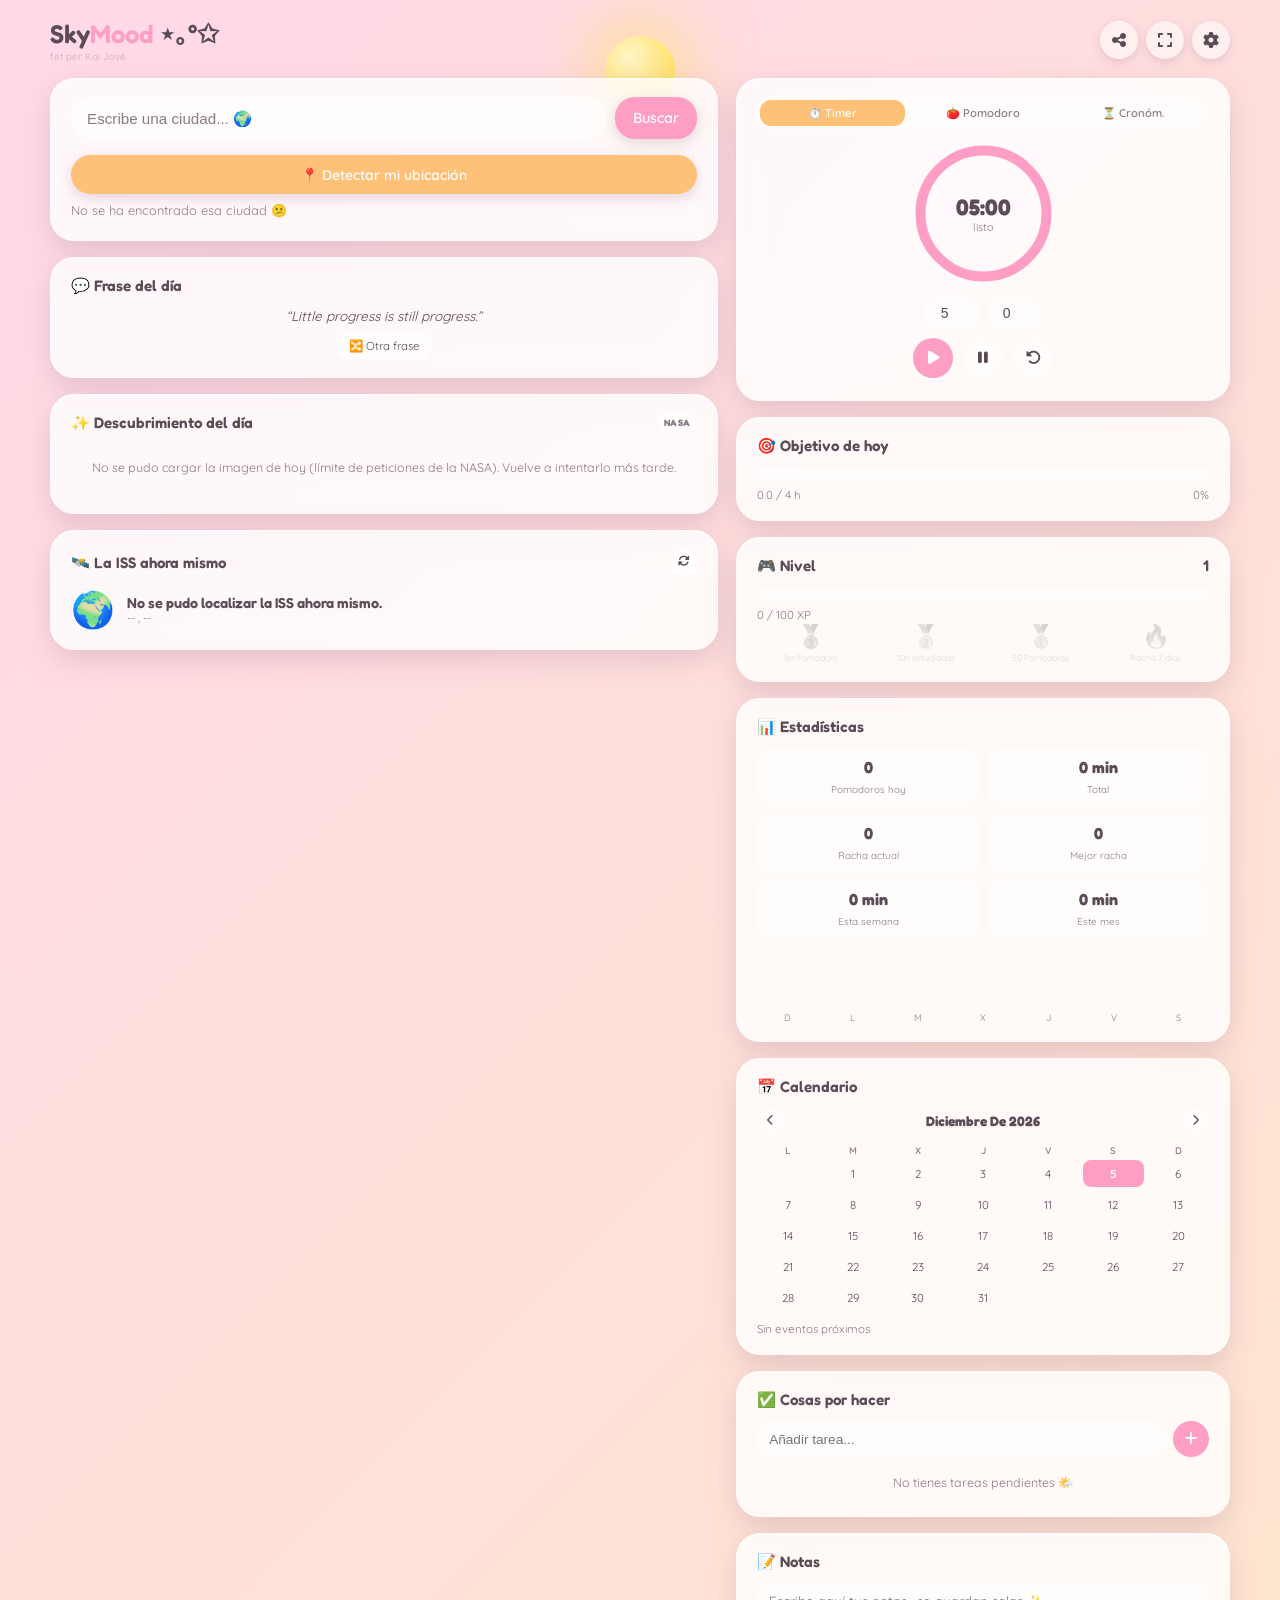
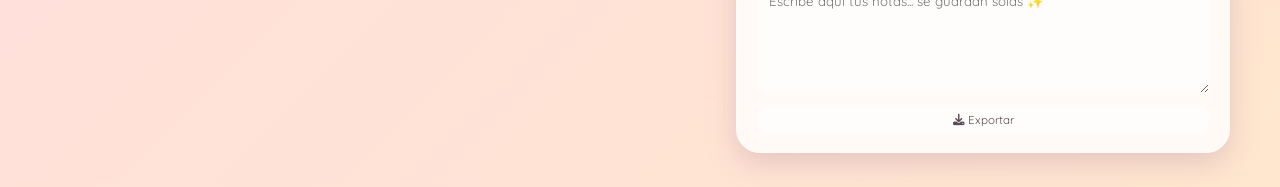
==== index.html @ 8a2e5493 "Add files via upload" ====
<!DOCTYPE html>
<html lang="es">
<head>
<meta charset="UTF-8">
<meta name="viewport" content="width=device-width, initial-scale=1.0">
<meta name="theme-color" content="#FF9EC4">
<title>SkyMood ⋆｡°✩</title>
<link rel="manifest" href="manifest.json">
<link rel="preconnect" href="https://fonts.googleapis.com">
<link href="https://fonts.googleapis.com/css2?family=Fredoka:wght@400;500;600;700&family=Quicksand:wght@400;500;600;700&family=Baloo+2:wght@500;700&family=Comfortaa:wght@500;700&display=swap" rel="stylesheet">
<link rel="stylesheet" href="https://cdnjs.cloudflare.com/ajax/libs/font-awesome/6.5.1/css/all.min.css">
<link rel="stylesheet" href="style.css">
</head>
<body>

<div id="lightning"></div>
<div id="sky"><div class="celestial" id="celestial"></div></div>

<div id="app">
  <div class="topbar">
    <div class="brand">
      <h1>Sky<span>Mood</span> ⋆｡°✩</h1>
      <div class="credit">fet per Kai Jové</div>
    </div>
    <div class="icon-group">
      <button class="icon-btn" id="share-btn" title="Compartir estadísticas"><i class="fa-solid fa-share-nodes"></i></button>
      <button class="icon-btn" id="fullscreen-btn" title="Pantalla completa"><i class="fa-solid fa-expand"></i></button>
      <button class="icon-btn" id="settings-btn" title="Ajustes"><i class="fa-solid fa-gear"></i></button>
    </div>
  </div>

  <div class="dashboard">
    <!-- ===== COLUMNA PRINCIPAL: CLIMA ===== -->
    <div class="col-main">
      <div class="widget">
        <div class="search-row">
          <input id="city-input" type="text" placeholder="Escribe una ciudad... 🌍" />
          <button class="btn-primary" id="search-btn">Buscar</button>
        </div>
        <div class="fav-row" id="fav-row"></div>
        <button class="btn-secondary" id="geo-btn">📍 Detectar mi ubicación</button>
        <p id="status"></p>

        <div id="card">
          <div class="weather-top">
            <div class="mascot" id="mascot">🌤️</div>
            <div>
              <div><span id="city-name">—</span><i class="fa-regular fa-star" id="fav-star" title="Guardar como favorita"></i></div>
              <div id="location-sub" class="location-sub"></div>
              <div id="local-time">--:--</div>
              <div id="desc">—</div>
            </div>
            <div id="temp">--°</div>
          </div>

          <div class="sun-row">
            <div class="sun-pill">🌅 <b id="sunrise">--:--</b></div>
            <div class="sun-pill">🌇 <b id="sunset">--:--</b></div>
            <div class="sun-pill">🌕 <b id="moon-phase">--</b></div>
          </div>

          <div class="details-grid">
            <div class="detail">🌡️ Sensación<b id="feels">--°</b></div>
            <div class="detail">💧 Humedad<b id="humidity">--%</b></div>
            <div class="detail">💨 Viento<b id="wind">--</b></div>
            <div class="detail">🎈 Presión<b id="pressure">--</b></div>
            <div class="detail">🔆 Índice UV<b id="uv">--</b></div>
            <div class="detail">👁️ Visibilidad<b id="visibility">--</b></div>
            <div class="detail">🌦️ Lluvia<b id="rainprob">--%</b></div>
            <div class="detail">🍃 Aire<b id="aqi">--</b></div>
          </div>

          <div id="msg"></div>

          <div class="sound-title">⏰ Próximas horas</div>
          <div class="hourly-strip" id="hourly"></div>
          <div class="sound-title">📆 Próximos días</div>
          <div class="forecast-strip" id="forecast"></div>

          <img id="city-photo" alt="">
          <span class="map-toggle" id="map-toggle">🗺️ Ver mapa</span>
          <iframe id="map-frame" loading="lazy"></iframe>

          <div class="sound-title">🎵 Sonido ambiente (mezclable)</div>
          <div class="sound-row" id="sound-tracks"></div>
          <div class="sound-title">〰️ Ruido</div>
          <div class="sound-row" id="noise-tracks"></div>
          <div class="volume-row">
            <button class="icon-btn" id="audio-toggle" title="Reproducir/Pausar todo"><i class="fa-solid fa-play"></i></button>
            <i class="fa-solid fa-volume-low"></i>
            <input type="range" id="volume" min="0" max="1" step="0.05" value="0.6">
            <i class="fa-solid fa-volume-high"></i>
          </div>
        </div>
      </div>

      <div class="widget">
        <h3>💬 Frase del día</h3>
        <div class="quote-box" id="quote-box">—</div>
        <button class="quote-refresh" id="quote-refresh">🔀 Otra frase</button>
      </div>

      <div class="widget" id="apod-widget">
        <h3>✨ Descubrimiento del día <span class="widget-tag">NASA</span></h3>
        <div id="apod-loading" class="apod-loading">Cargando la imagen del día...</div>
        <img id="apod-img" class="apod-img" alt="" style="display:none">
        <div id="apod-title" class="apod-title"></div>
        <div id="apod-text" class="apod-text"></div>
      </div>

      <div class="widget" id="iss-widget">
        <h3>🛰️ La ISS ahora mismo <button class="icon-btn small" id="iss-refresh" title="Actualizar"><i class="fa-solid fa-rotate"></i></button></h3>
        <div class="iss-row">
          <div class="iss-earth">🌍</div>
          <div>
            <div id="iss-location" class="iss-location">Buscando la estación...</div>
            <div id="iss-coords" class="iss-coords">-- , --</div>
          </div>
        </div>
      </div>
    </div>

    <!-- ===== COLUMNA LATERAL ===== -->
    <div class="col-side">
      <div class="widget">
        <div class="subtabs">
          <button class="subtab active" data-sub="timer">⏱️ Timer</button>
          <button class="subtab" data-sub="pomodoro">🍅 Pomodoro</button>
          <button class="subtab" data-sub="stopwatch">⏳ Cronóm.</button>
        </div>

        <div class="subpanel active" id="sub-timer">
          <div class="ring-wrap">
            <svg width="145" height="145">
              <circle class="ring-bg" cx="72.5" cy="72.5" r="63"></circle>
              <circle class="ring-fg" id="ring-fg-timer" cx="72.5" cy="72.5" r="63" stroke-dasharray="396" stroke-dashoffset="0"></circle>
            </svg>
            <div class="ring-center"><div id="timer-display">05:00</div><div id="timer-sub">listo</div></div>
          </div>
          <div class="time-inputs">
            <input type="number" id="min-input" min="0" max="180" value="5">
            <input type="number" id="sec-input" min="0" max="59" value="0">
          </div>
          <div class="control-row">
            <button class="ctrl-icon primary" id="timer-start" title="Iniciar"><i class="fa-solid fa-play"></i></button>
            <button class="ctrl-icon" id="timer-pause" title="Pausar"><i class="fa-solid fa-pause"></i></button>
            <button class="ctrl-icon" id="timer-reset" title="Reiniciar"><i class="fa-solid fa-rotate-left"></i></button>
          </div>
        </div>

        <div class="subpanel" id="sub-pomodoro">
          <div class="preset-row">
            <button class="preset-btn active" data-work="25" data-rest="5">25/5</button>
            <button class="preset-btn" data-work="50" data-rest="10">50/10</button>
            <button class="preset-btn" id="preset-custom">Personal.</button>
          </div>
          <div class="ring-wrap">
            <svg width="145" height="145">
              <circle class="ring-bg" cx="72.5" cy="72.5" r="63"></circle>
              <circle class="ring-fg" id="ring-fg-pomo" cx="72.5" cy="72.5" r="63" stroke-dasharray="396" stroke-dashoffset="0"></circle>
            </svg>
            <div class="ring-center"><div id="pomo-display">25:00</div><div id="session-label">Trabajo #1</div></div>
          </div>
          <div class="control-row">
            <button class="ctrl-icon primary" id="pomo-start" title="Iniciar"><i class="fa-solid fa-play"></i></button>
            <button class="ctrl-icon" id="pomo-pause" title="Pausar"><i class="fa-solid fa-pause"></i></button>
            <button class="ctrl-icon" id="pomo-reset" title="Reiniciar"><i class="fa-solid fa-rotate-left"></i></button>
          </div>
          <div id="motivation">🌱 Cada sesión suma. ¡Tú puedes!</div>
        </div>

        <div class="subpanel" id="sub-stopwatch">
          <div class="sw-display-wrap"><div id="sw-display">00:00</div></div>
          <div class="control-row">
            <button class="ctrl-icon primary" id="sw-start" title="Iniciar"><i class="fa-solid fa-play"></i></button>
            <button class="ctrl-icon" id="sw-pause" title="Pausar"><i class="fa-solid fa-pause"></i></button>
            <button class="ctrl-icon" id="sw-reset" title="Reiniciar"><i class="fa-solid fa-rotate-left"></i></button>
          </div>
        </div>
      </div>

      <div class="widget">
        <h3>🎯 Objetivo de hoy</h3>
        <div class="bar-track"><div class="bar-fill" id="goal-bar"></div></div>
        <div class="bar-label"><span id="goal-text">0 / 4 h</span><span id="goal-pct">0%</span></div>
      </div>

      <div class="widget">
        <h3>🎮 Nivel <span id="level-num">1</span></h3>
        <div class="bar-track"><div class="bar-fill" id="xp-bar"></div></div>
        <div class="bar-label"><span id="xp-text">0 / 100 XP</span></div>
        <div class="badges-grid" id="badges-grid"></div>
      </div>

      <div class="widget">
        <h3>📊 Estadísticas</h3>
        <div class="stats-grid">
          <div class="stat"><b id="stat-pomos">0</b><span>Pomodoros hoy</span></div>
          <div class="stat"><b id="stat-focus">0 min</b><span>Total</span></div>
          <div class="stat"><b id="stat-streak">0</b><span>Racha actual</span></div>
          <div class="stat"><b id="stat-best">0</b><span>Mejor racha</span></div>
          <div class="stat"><b id="stat-week">0 min</b><span>Esta semana</span></div>
          <div class="stat"><b id="stat-month">0 min</b><span>Este mes</span></div>
        </div>
        <div class="chart-row" id="chart-row"></div>
        <div class="chart-labels" id="chart-labels"></div>
      </div>

      <div class="widget">
        <h3>📅 Calendario</h3>
        <div class="cal-head">
          <button class="cal-nav" id="cal-prev"><i class="fa-solid fa-chevron-left"></i></button>
          <b id="cal-label">—</b>
          <button class="cal-nav" id="cal-next"><i class="fa-solid fa-chevron-right"></i></button>
        </div>
        <div class="cal-grid" id="cal-grid"></div>
        <div id="cal-events"></div>
      </div>

      <div class="widget">
        <h3>✅ Cosas por hacer</h3>
        <div class="todo-row">
          <input id="todo-input" type="text" placeholder="Añadir tarea...">
          <button id="todo-add"><i class="fa-solid fa-plus"></i></button>
        </div>
        <ul id="todo-list"></ul>
        <div id="todo-empty">No tienes tareas pendientes 🌤️</div>
      </div>

      <div class="widget">
        <h3>📝 Notas</h3>
        <textarea id="notes-area" placeholder="Escribe aquí tus notas... se guardan solas ✨"></textarea>
        <div class="notes-actions">
          <button id="notes-export"><i class="fa-solid fa-download"></i> Exportar</button>
        </div>
      </div>
    </div>
  </div>
</div>

<!-- ===== SETTINGS MODAL ===== -->
<div id="overlay">
  <div id="settings-panel">
    <h2>Ajustes <button class="icon-btn" id="close-settings"><i class="fa-solid fa-xmark"></i></button></h2>
    <div class="setting-row"><span>🌙 Tema oscuro</span>
      <label class="switch"><input type="checkbox" id="opt-dark"><span class="knob"></span></label>
    </div>
    <div class="setting-row"><span>🎨 Color principal</span>
      <input type="color" id="opt-color" value="#FF9EC4">
    </div>
    <div class="setting-row"><span>🔤 Fuente</span>
      <select id="opt-font">
        <option value="Fredoka">Fredoka</option>
        <option value="Baloo 2">Baloo 2</option>
        <option value="Comfortaa">Comfortaa</option>
      </select>
    </div>
    <div class="setting-row"><span>🎵 Música ambiente</span>
      <label class="switch"><input type="checkbox" id="opt-music" checked><span class="knob"></span></label>
    </div>
    <div class="setting-row"><span>✨ Animaciones</span>
      <label class="switch"><input type="checkbox" id="opt-anim" checked><span class="knob"></span></label>
    </div>
    <div class="setting-row"><span>🔊 Volumen</span>
      <input type="range" id="opt-volume" min="0" max="1" step="0.05" value="0.6">
    </div>
    <div class="setting-row"><span>🏙️ Ciudad favorita</span>
      <input type="text" id="opt-city" placeholder="Barcelona">
    </div>
    <div class="setting-row"><span>🍅 Pomodoro (min)</span>
      <input type="number" id="opt-pomo-work" value="25" min="1" max="180">
    </div>
    <div class="setting-row"><span>☕ Descanso (min)</span>
      <input type="number" id="opt-pomo-rest" value="5" min="1" max="60">
    </div>
    <div class="setting-row"><span>🎯 Meta diaria (h)</span>
      <input type="number" id="opt-goal" value="4" min="1" max="16">
    </div>
    <button class="btn-primary" style="width:100%; margin-bottom:10px;" id="save-settings">Guardar ajustes</button>
    <div class="settings-actions">
      <button id="export-data"><i class="fa-solid fa-file-export"></i> Exportar datos</button>
      <button id="import-data-btn"><i class="fa-solid fa-file-import"></i> Importar</button>
    </div>
    <input type="file" id="import-file" accept="application/json" style="display:none">
  </div>
</div>

<audio id="ambient-audio" loop></audio>

<script src="script.js"></script>
</body>
</html>
---- style.css ----
:root{
    --bg1:#FFD9E8; --bg2:#FFE8CC; --bg3:#CDEFFF;
    --card:#ffffffcc; --ink:#5B4B57; --ink-soft:#8A7A87;
    --accent:#FF9EC4; --accent2:#FFC078; --shadow: rgba(180,140,160,.35);
    --orb:#FFE066; --transition-speed: 1.4s; --pill:#ffffff8a; --font-head:'Fredoka', sans-serif;
  }
  body.dark{ --card:#242030cc; --ink:#F2E9F4; --ink-soft:#B7AAC0; --shadow: rgba(0,0,0,.45); --pill:#ffffff1a; }
  *{box-sizing:border-box; margin:0; padding:0;}
  body{
    font-family:'Quicksand', sans-serif; min-height:100vh;
    background: linear-gradient(135deg, var(--bg1), var(--bg2) 50%, var(--bg3));
    background-size:220% 220%; animation: gradientShift 18s ease infinite;
    transition: color .3s ease; overflow-x:hidden; position:relative; padding:18px; color:var(--ink);
  }
  @keyframes gradientShift{ 0%,100%{background-position:0% 50%;} 50%{background-position:100% 50%;} }
  body.dark{ background: linear-gradient(135deg,#1b1830,#241f38 50%,#141220); background-size:220% 220%; }
  button{ font-family:'Quicksand'; cursor:pointer; border:none; }

  #sky{ position:fixed; inset:0; z-index:0; overflow:hidden; pointer-events:none; }
  .celestial{ position:absolute; top:4%; left:50%; transform:translateX(-50%); width:70px; height:70px; border-radius:50%;
    background: radial-gradient(circle at 35% 30%, #fff6c9, var(--orb) 70%);
    box-shadow: 0 0 60px 20px color-mix(in srgb, var(--orb) 50%, transparent); transition: all var(--transition-speed) ease; }
  .celestial.moon{ background: radial-gradient(circle at 35% 30%, #fefefe, #d8d8e8 70%); box-shadow: 0 0 40px 12px rgba(255,255,255,.5); }
  .star{ position:absolute; width:3px; height:3px; background:#fff; border-radius:50%; opacity:0; }
  .cloud-bg{ position:absolute; background:#fff; border-radius:50px; opacity:0; }
  .drop{ position:absolute; width:2px; height:14px; background:linear-gradient(#fff8,#a9d6ff); top:-20px; opacity:0; border-radius:2px;}
  .flake{ position:absolute; top:-10px; color:#fff; opacity:0; font-size:14px;}
  .leaf{ position:absolute; top:-10px; opacity:0; font-size:15px;}
  #lightning{ position:fixed; inset:0; background:#fff; opacity:0; pointer-events:none; z-index:1; }

  #app{ position:relative; z-index:2; max-width:1180px; margin:0 auto; }
  .topbar{ display:flex; align-items:center; justify-content:space-between; margin-bottom:16px; }
  .brand h1{ font-family:var(--font-head); font-weight:600; font-size:1.6rem; }
  .brand h1 span{ color:var(--accent); }
  .credit{ font-size:.62rem; color:var(--ink-soft); opacity:.45; margin-top:1px; }
  .icon-btn{ background:var(--pill); backdrop-filter:blur(6px); color:var(--ink); width:38px; height:38px; border-radius:50%; font-size:1rem;
    display:flex; align-items:center; justify-content:center; box-shadow:0 3px 10px var(--shadow); transition:transform .15s ease; }
  .icon-btn:hover{ transform:scale(1.08); }
  .icon-group{ display:flex; gap:8px; }

  .widget{
    background:var(--card); backdrop-filter:blur(14px); -webkit-backdrop-filter:blur(14px);
    border-radius:24px; padding:18px 20px; margin-bottom:16px;
    border:1px solid rgba(255,255,255,.4);
    box-shadow:0 10px 28px var(--shadow), inset 0 1px 0 rgba(255,255,255,.5);
    transition: transform .25s cubic-bezier(.2,.8,.3,1), box-shadow .25s ease, border-color .25s ease;
    animation: widgetIn .5s cubic-bezier(.2,.9,.3,1) both;
  }
  body.dark .widget{ border-color:rgba(255,255,255,.08); box-shadow:0 10px 28px var(--shadow), inset 0 1px 0 rgba(255,255,255,.05); }
  .widget:hover{ transform:translateY(-3px); box-shadow:0 16px 36px var(--shadow), inset 0 1px 0 rgba(255,255,255,.5); }
  @keyframes widgetIn{ from{opacity:0; transform:translateY(14px);} to{opacity:1; transform:translateY(0);} }
  .col-main .widget:nth-child(1){ animation-delay:.02s; } .col-main .widget:nth-child(2){ animation-delay:.08s; } .col-main .widget:nth-child(3){ animation-delay:.14s; } .col-main .widget:nth-child(4){ animation-delay:.2s; }
  .col-side .widget:nth-child(1){ animation-delay:.05s; } .col-side .widget:nth-child(2){ animation-delay:.11s; } .col-side .widget:nth-child(3){ animation-delay:.17s; } .col-side .widget:nth-child(4){ animation-delay:.23s; } .col-side .widget:nth-child(5){ animation-delay:.29s; } .col-side .widget:nth-child(6){ animation-delay:.35s; } .col-side .widget:nth-child(7){ animation-delay:.41s; }
  .widget h3{ font-family:var(--font-head); font-size:.95rem; font-weight:600; margin-bottom:12px; display:flex; align-items:center; gap:6px; justify-content:space-between; }
  .widget-tag{ font-size:.58rem; font-weight:700; letter-spacing:.03em; background:var(--pill); color:var(--ink-soft); padding:3px 7px; border-radius:8px; }
  .icon-btn.small{ width:26px; height:26px; font-size:.72rem; box-shadow:none; }

  .dashboard{ display:grid; grid-template-columns: 1.15fr .85fr; gap:18px; align-items:start; }
  @media (max-width:880px){ .dashboard{ grid-template-columns:1fr; } }

  /* ---------- weather widget ---------- */
  .search-row{ display:flex; gap:8px; margin-bottom:8px; }
  #city-input{ flex:1; padding:12px 16px; border-radius:20px; border:none; background:var(--pill); font-size:.95rem; color:var(--ink); outline:none; }
  #city-input::placeholder{ color:var(--ink-soft); }
  .btn-primary{ border-radius:20px; padding:12px 18px; font-size:.9rem; font-weight:600; background:var(--accent); color:#fff; box-shadow:0 4px 14px var(--shadow); transition:transform .15s ease, box-shadow .15s ease; }
  .btn-secondary{ width:100%; margin-bottom:8px; border-radius:20px; padding:11px; font-size:.87rem; font-weight:600; background:var(--accent2); color:#fff; box-shadow:0 4px 14px var(--shadow); transition:transform .15s ease, box-shadow .15s ease; }
  .btn-primary:hover, .btn-secondary:hover{ transform:translateY(-2px); box-shadow:0 8px 20px var(--shadow); }
  .btn-primary:active, .btn-secondary:active{ transform:translateY(0) scale(.98); }
  .fav-row{ display:flex; flex-wrap:wrap; gap:6px; margin-bottom:8px; }
  .fav-chip{ background:var(--pill); color:var(--ink); font-size:.72rem; padding:5px 10px; border-radius:12px; transition:transform .15s ease, background .15s ease; }
  .fav-chip:hover{ transform:translateY(-1px); background:var(--accent); color:#fff; }
  .location-sub{ font-size:.68rem; color:var(--ink-soft); opacity:.85; }
  #status{ font-size:.8rem; color:var(--ink-soft); min-height:16px; margin-bottom:4px; }

  .weather-top{ display:flex; align-items:center; gap:14px; margin-bottom:10px; }
  .mascot{ font-size:3.4rem; animation: bob 3s ease-in-out infinite; }
  @keyframes bob{ 0%,100%{transform:translateY(0);} 50%{transform:translateY(-7px);} }
  #city-name{ font-family:var(--font-head); font-size:1.15rem; font-weight:600; display:inline; }
  #fav-star{ margin-left:6px; color:var(--accent); cursor:pointer; font-size:.9rem; }
  #local-time{ font-size:.74rem; color:var(--ink-soft); }
  #temp{ font-family:var(--font-head); font-size:2.2rem; font-weight:700; margin-left:auto; }
  #desc{ color:var(--ink-soft); text-transform:capitalize; font-size:.83rem; }

  .sun-row{ display:flex; gap:8px; margin-bottom:10px; }
  .sun-pill{ flex:1; background:var(--pill); border-radius:12px; padding:6px 8px; text-align:center; font-size:.72rem; }

  .details-grid{ display:grid; grid-template-columns:repeat(4,1fr); gap:7px; margin-bottom:10px; }
  .detail{ background:var(--pill); border-radius:14px; padding:7px 4px; font-size:.65rem; text-align:center; }
  .detail b{ display:block; font-family:var(--font-head); font-size:.85rem; font-weight:600; }

  #msg{ font-size:.85rem; background:var(--pill); border-radius:14px; padding:10px 14px; text-align:center; margin-bottom:12px; }

  .hourly-strip, .forecast-strip{ display:flex; gap:6px; overflow-x:auto; margin-bottom:12px; padding-bottom:2px; }
  .hitem{ flex:1 0 54px; background:var(--pill); border-radius:14px; padding:7px 3px; text-align:center; font-size:.65rem; }
  .fday{ flex:1 0 58px; background:var(--pill); border-radius:14px; padding:8px 4px; text-align:center; font-size:.7rem; }
  .fday .em, .hitem .em{ font-size:1.05rem; }

  #city-photo{ width:100%; height:130px; object-fit:cover; border-radius:16px; margin-bottom:8px; display:none; }
  #city-photo.show{ display:block; }
  .map-toggle{ font-size:.75rem; color:var(--ink-soft); background:var(--pill); border-radius:12px; padding:6px 10px; margin-bottom:10px; display:inline-block; }
  #map-frame{ display:none; width:100%; height:170px; border:0; border-radius:16px; margin-bottom:10px; }

  .sound-title{ font-size:.78rem; color:var(--ink-soft); margin-bottom:6px; }
  .sound-row{ display:flex; flex-wrap:wrap; gap:6px; margin-bottom:10px; }
  .sound-btn{ background:var(--pill); color:var(--ink); font-size:.76rem; padding:6px 9px; border-radius:14px; transition:transform .15s ease, background .15s ease; }
  .sound-btn:hover{ transform:translateY(-1px); }
  .sound-btn.active{ background:var(--accent); color:#fff; }
  .volume-row{ display:flex; align-items:center; gap:8px; font-size:.85rem; }
  input[type="range"]{ flex:1; accent-color:var(--accent); }

  .quote-box{ font-size:.85rem; text-align:center; font-style:italic; color:var(--ink); }
  .quote-refresh{ display:block; margin:8px auto 0; background:var(--pill); color:var(--ink); font-size:.72rem; padding:6px 12px; border-radius:12px; }

  /* ---------- focus widget ---------- */
  .subtabs{ display:flex; gap:5px; margin-bottom:12px; background:var(--pill); padding:3px; border-radius:14px; }
  .subtab{ flex:1; padding:6px 2px; border-radius:11px; background:transparent; color:var(--ink-soft); font-weight:600; font-size:.7rem; }
  .subtab.active{ background:var(--accent2); color:#fff; }
  .subpanel{ display:none; }
  .subpanel.active{ display:block; }

  .ring-wrap{ position:relative; width:145px; height:145px; margin:0 auto 12px; }
  .ring-wrap svg{ transform:rotate(-90deg); }
  .ring-bg{ fill:none; stroke:var(--pill); stroke-width:10; }
  .ring-fg{ fill:none; stroke:var(--accent); stroke-width:10; stroke-linecap:round; transition:stroke-dashoffset .3s linear; }
  .ring-center{ position:absolute; inset:0; display:flex; flex-direction:column; align-items:center; justify-content:center; }
  #timer-display, #pomo-display, #sw-display{ font-family:var(--font-head); font-size:1.4rem; font-weight:700; }
  #session-label, #timer-sub{ font-size:.68rem; color:var(--ink-soft); }

  .time-inputs{ display:flex; justify-content:center; gap:8px; margin-bottom:10px; }
  .time-inputs input{ width:54px; text-align:center; padding:7px; border-radius:10px; border:none; background:var(--pill); color:var(--ink); font-size:.88rem; }

  .control-row{ display:flex; justify-content:center; gap:10px; margin-bottom:4px; }
  .ctrl-icon{ width:40px; height:40px; border-radius:50%; background:var(--pill); color:var(--ink); font-size:.95rem; display:flex; align-items:center; justify-content:center; }
  .ctrl-icon.primary{ background:var(--accent); color:#fff; }

  .sw-display-wrap{ text-align:center; margin-bottom:14px; }
  #sw-display{ font-size:2rem; }

  .preset-row{ display:flex; gap:6px; margin-bottom:10px; }
  .preset-btn{ flex:1; padding:6px; border-radius:12px; background:var(--pill); color:var(--ink); font-size:.68rem; font-weight:600; }
  .preset-btn.active{ background:var(--accent2); color:#fff; }

  #motivation{ font-size:.74rem; text-align:center; color:var(--ink-soft); margin-top:8px; min-height:16px; }

  /* progress bars: goal / xp */
  .bar-track{ background:var(--pill); border-radius:10px; height:14px; overflow:hidden; margin:6px 0; }
  .bar-fill{ height:100%; background:linear-gradient(90deg, var(--accent), var(--accent2)); border-radius:10px; transition:width .4s ease; }
  .bar-label{ font-size:.72rem; color:var(--ink-soft); display:flex; justify-content:space-between; }

  .badges-grid{ display:grid; grid-template-columns:repeat(4,1fr); gap:8px; }
  .badge{ text-align:center; font-size:1.4rem; opacity:.25; filter:grayscale(1); }
  .badge.unlocked{ opacity:1; filter:none; }
  .badge span{ display:block; font-size:.55rem; color:var(--ink-soft); margin-top:2px; }

  .stats-grid{ display:grid; grid-template-columns:1fr 1fr; gap:8px; margin-top:10px; }
  .stat{ background:var(--pill); border-radius:14px; padding:9px; text-align:center; }
  .stat b{ display:block; font-family:var(--font-head); font-size:1rem; }
  .stat span{ font-size:.62rem; color:var(--ink-soft); }

  .chart-row{ display:flex; align-items:flex-end; gap:5px; height:60px; margin-top:10px; }
  .chart-bar{ flex:1; background:var(--pill); border-radius:6px 6px 0 0; position:relative; display:flex; align-items:flex-end; }
  .chart-bar i{ display:block; width:100%; background:linear-gradient(180deg, var(--accent2), var(--accent)); border-radius:6px 6px 0 0; }
  .chart-labels{ display:flex; gap:5px; margin-top:4px; }
  .chart-labels span{ flex:1; text-align:center; font-size:.58rem; color:var(--ink-soft); }

  /* ---------- apod / iss widgets ---------- */
  .apod-loading{ font-size:.78rem; color:var(--ink-soft); text-align:center; padding:16px 0; }
  .apod-img{ width:100%; max-height:200px; object-fit:cover; border-radius:16px; margin-bottom:8px; transition:transform .3s ease; }
  .apod-img:hover{ transform:scale(1.01); }
  .apod-title{ font-family:var(--font-head); font-size:.85rem; font-weight:600; margin-bottom:4px; }
  .apod-text{ font-size:.76rem; color:var(--ink-soft); line-height:1.4; }

  .iss-row{ display:flex; align-items:center; gap:12px; }
  .iss-earth{ font-size:2.2rem; animation: issSpin 12s linear infinite; }
  @keyframes issSpin{ from{transform:rotate(0);} to{transform:rotate(360deg);} }
  .iss-location{ font-family:var(--font-head); font-size:.9rem; font-weight:600; }
  .iss-coords{ font-size:.7rem; color:var(--ink-soft); }

  /* ---------- calendar widget ---------- */
  .cal-head{ display:flex; align-items:center; justify-content:space-between; margin-bottom:10px; }
  .cal-head b{ font-family:var(--font-head); font-size:.85rem; text-transform:capitalize; }
  .cal-nav{ width:26px; height:26px; border-radius:50%; background:var(--pill); font-size:.7rem; display:flex; align-items:center; justify-content:center; color:var(--ink); }
  .cal-grid{ display:grid; grid-template-columns:repeat(7,1fr); gap:4px; text-align:center; }
  .cal-grid .dow{ font-size:.6rem; color:var(--ink-soft); font-weight:600; }
  .cal-day{ font-size:.72rem; padding:6px 0; border-radius:8px; color:var(--ink); position:relative; cursor:pointer; transition:background .15s ease; }
  .cal-day:not(.empty):hover{ background:var(--pill); }
  .cal-day.today{ background:var(--accent); color:#fff; font-weight:700; }
  .cal-day.empty{ opacity:0; pointer-events:none; }
  .cal-day .dot{ position:absolute; bottom:2px; width:4px; height:4px; border-radius:50%; }
  .cal-day .dot.studied{ left:8px; background:var(--accent2); }
  .cal-day .dot.event{ right:8px; background:var(--accent); }
  #cal-events{ margin-top:10px; font-size:.72rem; color:var(--ink-soft); display:flex; flex-direction:column; gap:4px; }

  /* ---------- todo / notes ---------- */
  .todo-row{ display:flex; gap:6px; margin-bottom:10px; }
  #todo-input, #note-title{ flex:1; padding:9px 12px; border-radius:14px; border:none; background:var(--pill); color:var(--ink); font-size:.85rem; outline:none; }
  #todo-add{ width:36px; height:36px; border-radius:50%; background:var(--accent); color:#fff; font-size:.9rem; }
  #todo-list{ list-style:none; display:flex; flex-direction:column; gap:6px; max-height:190px; overflow-y:auto; }
  #todo-list li{ display:flex; align-items:center; gap:8px; background:var(--pill); border-radius:12px; padding:8px 10px; font-size:.83rem; }
  #todo-list li.done span{ text-decoration:line-through; opacity:.5; }
  #todo-list li span{ flex:1; }
  #todo-list li .check{ width:18px; height:18px; border-radius:50%; border:2px solid var(--accent); flex-shrink:0; cursor:pointer; }
  #todo-list li.done .check{ background:var(--accent); }
  #todo-list li .del{ color:var(--ink-soft); font-size:.8rem; cursor:pointer; }
  #todo-empty{ font-size:.78rem; color:var(--ink-soft); text-align:center; padding:8px 0; }

  #notes-area{ width:100%; min-height:110px; resize:vertical; border:none; background:var(--pill); border-radius:14px; padding:10px 12px; font-family:'Quicksand'; font-size:.83rem; color:var(--ink); outline:none; margin-bottom:8px; }
  .notes-actions{ display:flex; gap:6px; }
  .notes-actions button{ flex:1; background:var(--pill); color:var(--ink); font-size:.72rem; padding:7px; border-radius:12px; }

  /* ---------- settings modal ---------- */
  #overlay{ position:fixed; inset:0; background:rgba(0,0,0,.35); backdrop-filter:blur(2px); display:none; align-items:center; justify-content:center; z-index:10; padding:16px; }
  #overlay.show{ display:flex; }
  #settings-panel{ background:var(--card); backdrop-filter:blur(14px); border-radius:24px; padding:22px; width:100%; max-width:380px; max-height:88vh; overflow-y:auto; box-shadow:0 14px 40px var(--shadow); }
  #settings-panel h2{ font-family:var(--font-head); margin-bottom:14px; display:flex; justify-content:space-between; align-items:center; font-size:1.1rem; }
  .setting-row{ display:flex; align-items:center; justify-content:space-between; margin-bottom:14px; font-size:.86rem; gap:10px; }
  .switch{ position:relative; width:44px; height:24px; background:var(--pill); border-radius:20px; flex-shrink:0; }
  .switch input{ opacity:0; width:0; height:0; }
  .switch .knob{ position:absolute; top:3px; left:3px; width:18px; height:18px; background:#fff; border-radius:50%; box-shadow:0 2px 6px var(--shadow); transition:transform .2s ease; }
  .switch input:checked + .knob{ transform:translateX(20px); background:var(--accent); }
  .setting-row input[type="text"], .setting-row input[type="number"], .setting-row select{ width:120px; padding:7px 10px; border-radius:10px; border:none; background:var(--pill); color:var(--ink); font-size:.82rem; }
  .setting-row input[type="color"]{ width:40px; height:30px; border-radius:8px; border:none; background:none; }
  .settings-actions{ display:flex; gap:8px; margin-top:6px; }
  .settings-actions button{ flex:1; font-size:.78rem; padding:9px; border-radius:14px; background:var(--pill); color:var(--ink); }

  @media (max-width:480px){ .brand h1{font-size:1.3rem;} #temp{font-size:1.8rem;} }
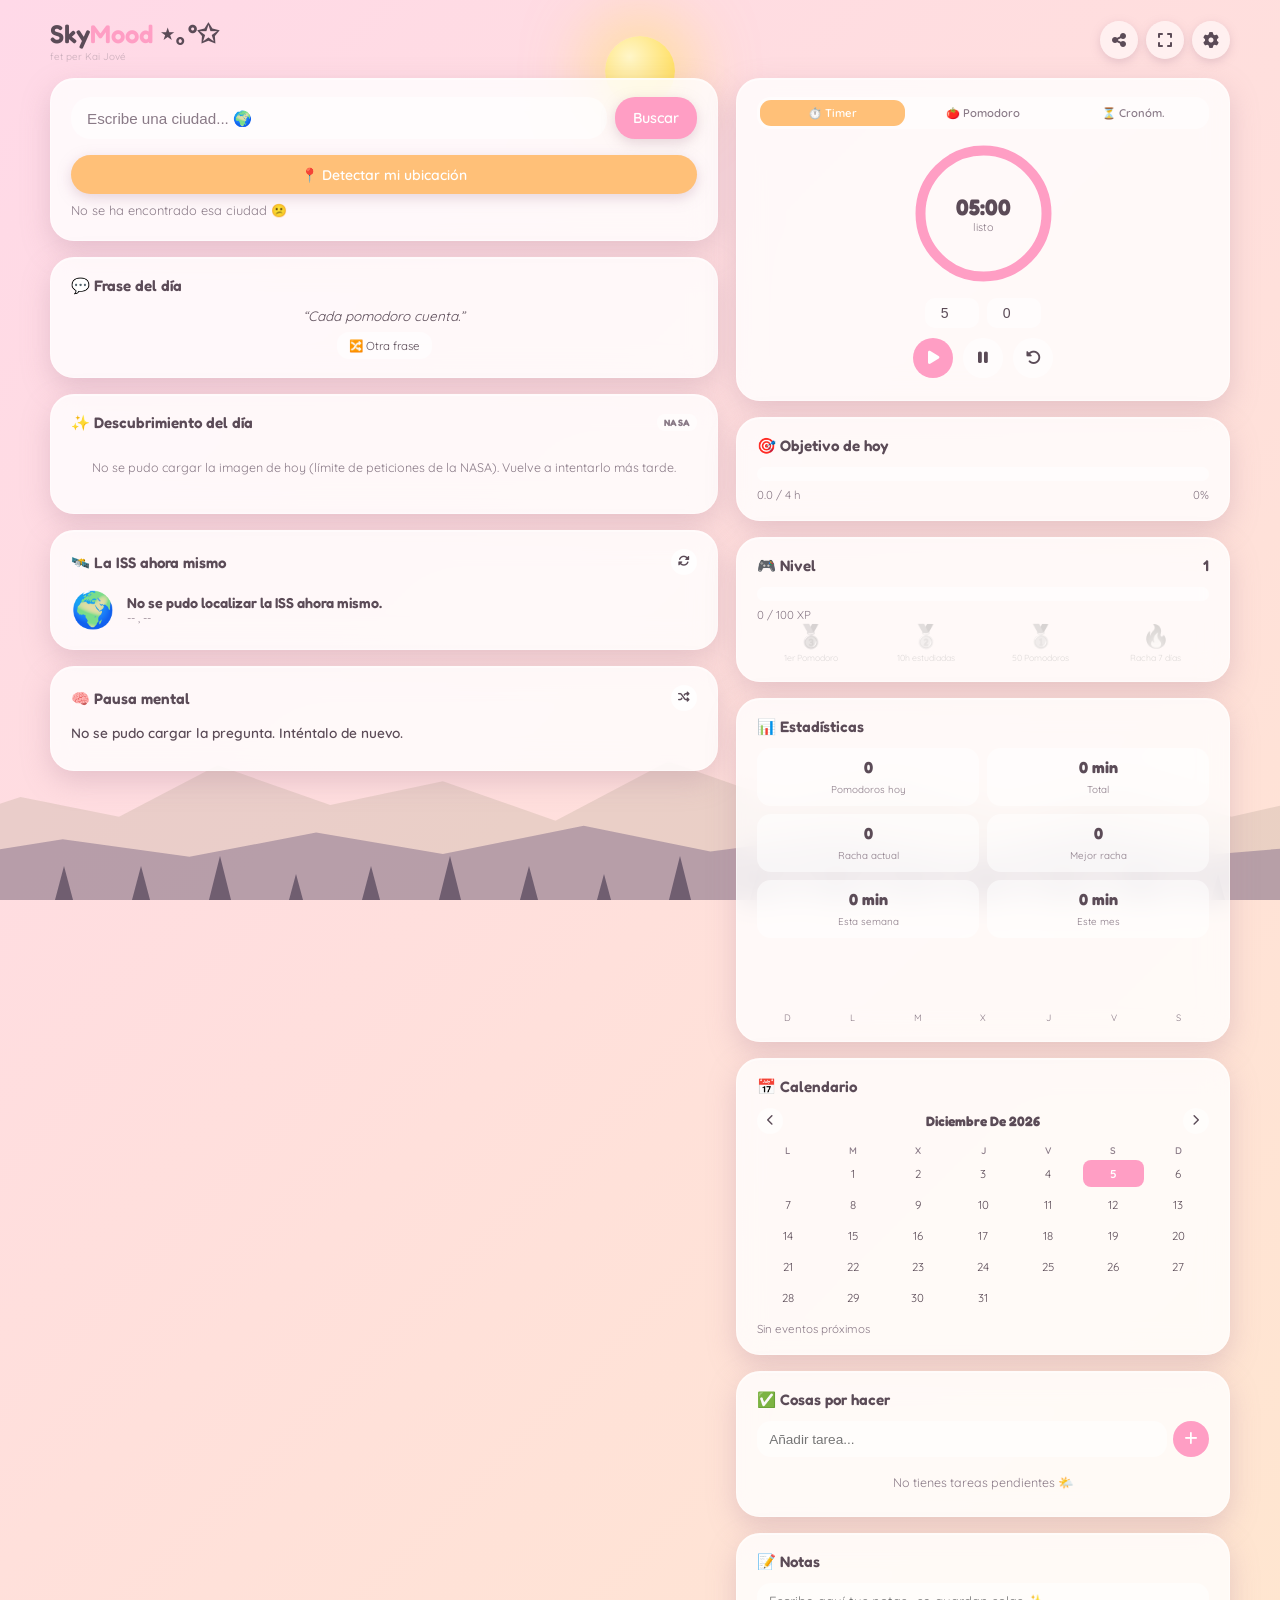
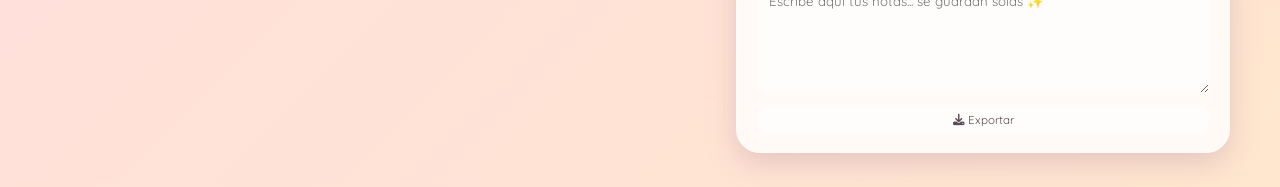
==== commit 6b5b86b4: "Add files via upload" ====
--- a/index.html
+++ b/index.html
@@ -14,7 +14,16 @@
 <body>
 
 <div id="lightning"></div>
-<div id="sky"><div class="celestial" id="celestial"></div></div>
+<div id="sky">
+  <div class="celestial" id="celestial"></div>
+  <div id="shootingstars-layer"></div>
+  <div class="mountains far" id="mountains-far"></div>
+  <div class="mountains near" id="mountains-near"></div>
+  <div id="birds-layer"></div>
+  <div class="treeline" id="treeline"></div>
+  <div id="fireflies-layer"></div>
+  <div id="fog-layer"></div>
+</div>
 
 <div id="app">
   <div class="topbar">
@@ -118,6 +127,13 @@
           </div>
         </div>
       </div>
+
+      <div class="widget" id="trivia-widget">
+        <h3>🧠 Pausa mental <button class="icon-btn small" id="trivia-refresh" title="Nueva pregunta"><i class="fa-solid fa-shuffle"></i></button></h3>
+        <div id="trivia-meta" class="trivia-meta"></div>
+        <div id="trivia-question" class="trivia-question">Cargando pregunta...</div>
+        <div id="trivia-options" class="trivia-options"></div>
+      </div>
     </div>
 
     <!-- ===== COLUMNA LATERAL ===== -->
@@ -287,6 +303,7 @@
 
 <audio id="ambient-audio" loop></audio>
 
+<script src="config.js"></script>
 <script src="script.js"></script>
 </body>
 </html>
--- a/style.css
+++ b/style.css
@@ -27,6 +27,48 @@
   .flake{ position:absolute; top:-10px; color:#fff; opacity:0; font-size:14px;}
   .leaf{ position:absolute; top:-10px; opacity:0; font-size:15px;}
   #lightning{ position:fixed; inset:0; background:#fff; opacity:0; pointer-events:none; z-index:1; }
+
+  /* ---------- living background: mountains, trees, fog ---------- */
+  .mountains{ position:absolute; left:-5%; width:110%; bottom:0; pointer-events:none; transition:opacity 1s ease; }
+  .mountains.far{ height:22vh; min-height:140px; opacity:.55;
+    background:color-mix(in srgb, var(--bg2) 55%, #2b2340 18%);
+    clip-path:polygon(0% 100%,0% 62%,6% 48%,13% 58%,20% 32%,28% 52%,36% 40%,44% 60%,52% 30%,60% 50%,68% 38%,76% 55%,84% 42%,92% 58%,100% 45%,100% 100%);
+  }
+  .mountains.near{ height:15vh; min-height:95px; opacity:.8;
+    background:color-mix(in srgb, var(--bg1) 40%, #2b2340 38%);
+    clip-path:polygon(0% 100%,0% 70%,9% 55%,18% 68%,27% 50%,36% 66%,46% 45%,55% 64%,64% 52%,73% 68%,82% 48%,91% 66%,100% 58%,100% 100%);
+  }
+  body.dark .mountains.far{ background:color-mix(in srgb, var(--bg2) 30%, #0c0a18 65%); }
+  body.dark .mountains.near{ background:color-mix(in srgb, var(--bg1) 20%, #0c0a18 75%); }
+
+  .treeline{ position:absolute; left:0; right:0; bottom:0; height:11vh; min-height:70px; display:flex; align-items:flex-end; justify-content:space-around; padding:0 2%; pointer-events:none; }
+  .tree{ width:0; height:0; border-left:9px solid transparent; border-right:9px solid transparent; border-bottom:34px solid color-mix(in srgb, var(--bg1) 25%, #241a33 55%);
+    transform-origin:bottom center; animation:treeSway 4.5s ease-in-out infinite; filter:brightness(.9); }
+  body.dark .tree{ border-bottom-color:color-mix(in srgb, var(--bg1) 12%, #05040c 82%); }
+  .tree:nth-child(3n){ border-bottom-width:44px; border-left-width:11px; border-right-width:11px; }
+  .tree:nth-child(4n){ border-bottom-width:26px; border-left-width:7px; border-right-width:7px; animation-duration:3.6s; }
+  @keyframes treeSway{ 0%,100%{ transform:rotate(-2.2deg); } 50%{ transform:rotate(2.2deg); } }
+
+  #fog-layer{ position:absolute; inset:auto 0 0 0; height:16vh; opacity:0; pointer-events:none; transition:opacity 1.2s ease;
+    background:linear-gradient(0deg, rgba(255,255,255,.55), rgba(255,255,255,0)); }
+  #fog-layer.show{ opacity:1; }
+  #fog-layer .fog-band{ position:absolute; bottom:0; width:60%; height:100%; border-radius:50%;
+    background:rgba(255,255,255,.35); filter:blur(18px); animation:fogDrift 26s linear infinite; }
+
+  #birds-layer, #fireflies-layer, #shootingstars-layer{ position:absolute; inset:0; overflow:hidden; }
+  .bird{ position:absolute; font-size:14px; opacity:.7; color:var(--ink); animation:birdFly linear forwards; }
+  .bird::before{ content:'⌃'; }
+  .firefly{ position:absolute; width:4px; height:4px; border-radius:50%; background:#fff6b8;
+    box-shadow:0 0 6px 2px rgba(255,246,184,.8); opacity:0; animation:fireflyFloat ease-in-out forwards; }
+  .shooting-star{ position:absolute; width:2px; height:2px; background:#fff; border-radius:50%;
+    box-shadow:0 0 6px 2px #fff; opacity:0; animation:shootingStar 1.4s ease-out forwards; }
+  .shooting-star::after{ content:''; position:absolute; top:0; right:0; width:70px; height:1px;
+    background:linear-gradient(90deg, transparent, #fff); transform-origin:right; }
+
+  @keyframes fogDrift{ from{transform:translateX(-30%);} to{transform:translateX(80vw);} }
+  @keyframes birdFly{ from{ transform:translateX(-40px) translateY(0); } to{ transform:translateX(calc(100vw + 40px)) translateY(-18px); } }
+  @keyframes fireflyFloat{ 0%{ opacity:0; transform:translate(0,0); } 20%{ opacity:.9; } 50%{ transform:translate(12px,-16px); } 80%{ opacity:.7; } 100%{ opacity:0; transform:translate(-8px,-30px); } }
+  @keyframes shootingStar{ 0%{ opacity:0; transform:translate(0,0); } 8%{ opacity:1; } 100%{ opacity:0; transform:translate(-220px,180px); } }
 
   #app{ position:relative; z-index:2; max-width:1180px; margin:0 auto; }
   .topbar{ display:flex; align-items:center; justify-content:space-between; margin-bottom:16px; }
@@ -175,6 +217,15 @@
   @keyframes issSpin{ from{transform:rotate(0);} to{transform:rotate(360deg);} }
   .iss-location{ font-family:var(--font-head); font-size:.9rem; font-weight:600; }
   .iss-coords{ font-size:.7rem; color:var(--ink-soft); }
+
+  .trivia-meta{ font-size:.65rem; color:var(--ink-soft); text-transform:uppercase; letter-spacing:.03em; margin-bottom:6px; }
+  .trivia-question{ font-size:.85rem; font-weight:600; margin-bottom:10px; line-height:1.4; }
+  .trivia-options{ display:flex; flex-direction:column; gap:6px; }
+  .trivia-opt{ text-align:left; background:var(--pill); color:var(--ink); font-size:.8rem; padding:9px 12px; border-radius:12px; transition:transform .15s ease, background .15s ease; }
+  .trivia-opt:hover{ transform:translateX(2px); }
+  .trivia-opt.correct{ background:#8fd19e; color:#1c3d24; }
+  .trivia-opt.wrong{ background:#e79b9b; color:#4a1414; }
+  .trivia-opt[disabled]{ pointer-events:none; }
 
   /* ---------- calendar widget ---------- */
   .cal-head{ display:flex; align-items:center; justify-content:space-between; margin-bottom:10px; }
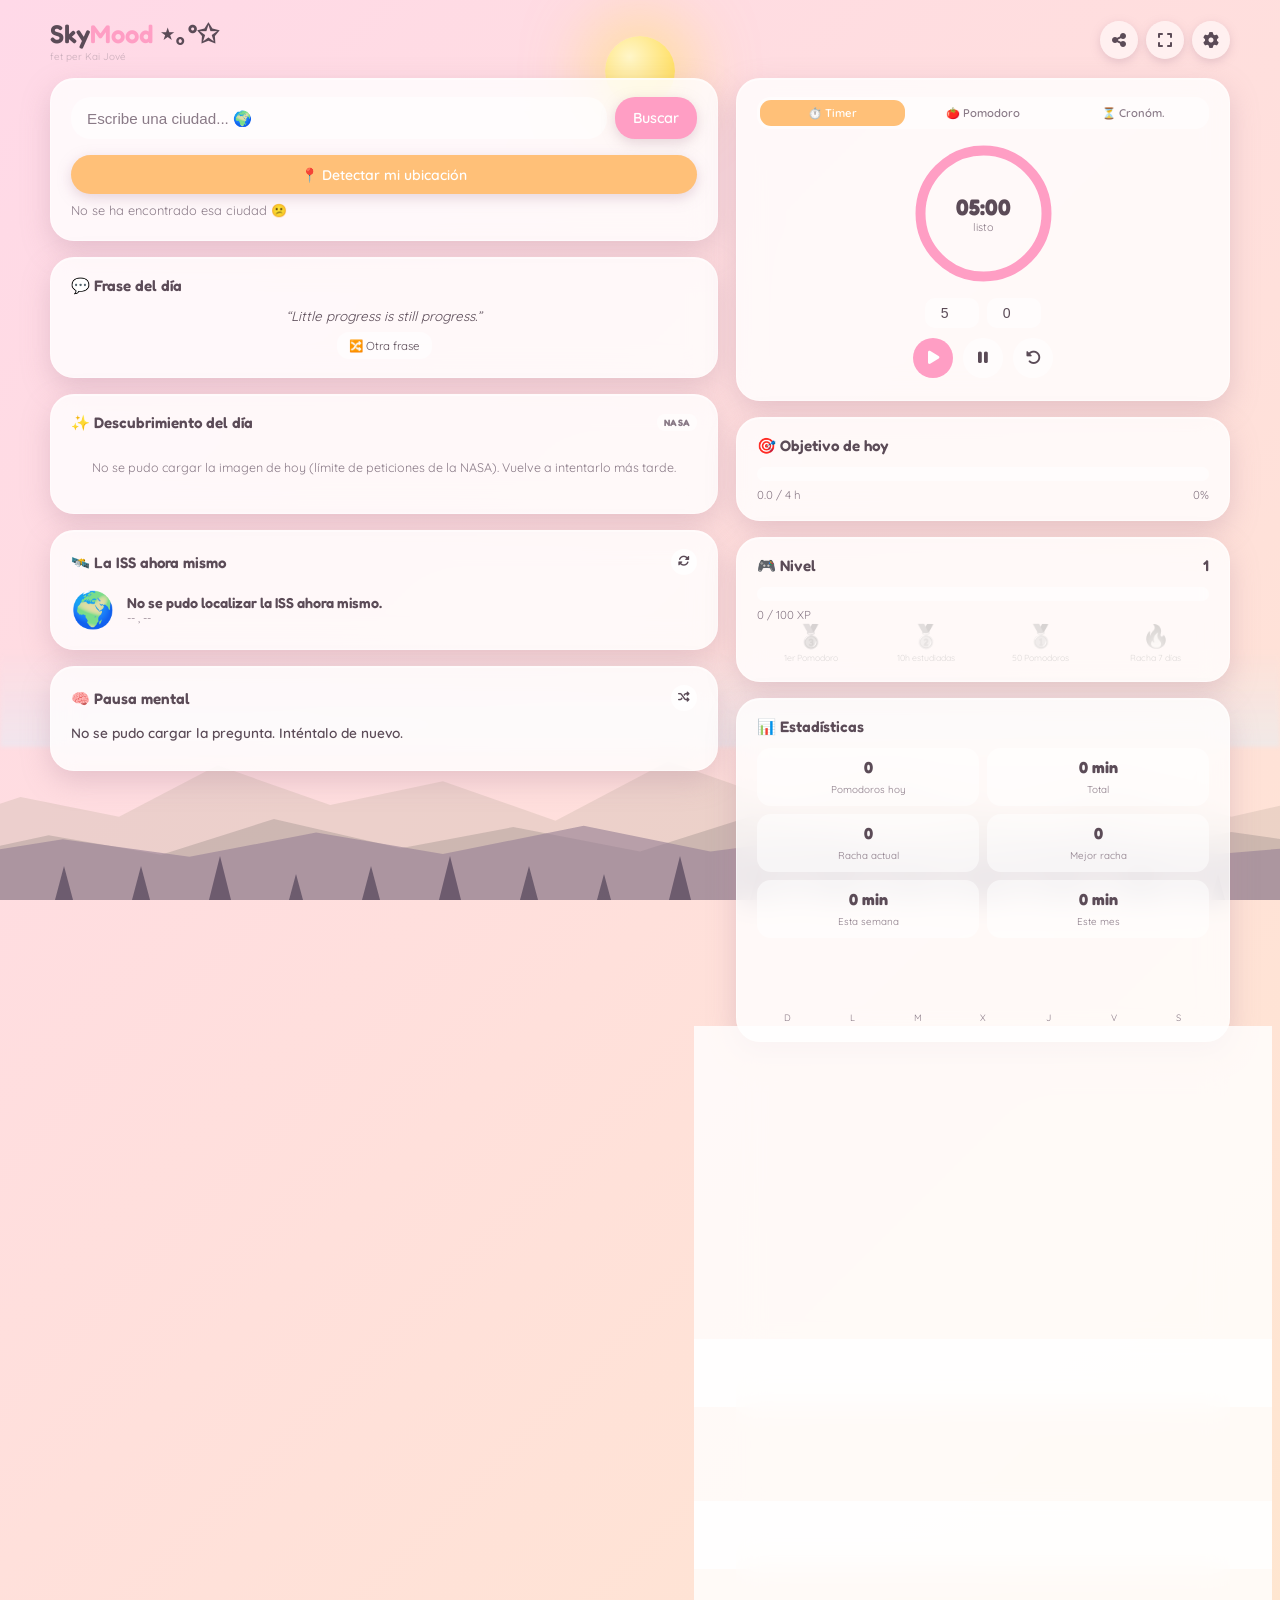
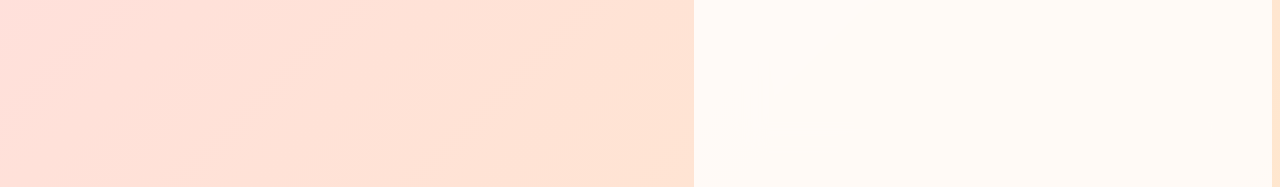
==== commit 6428171e: "Add files via upload" ====
--- a/index.html
+++ b/index.html
@@ -14,13 +14,17 @@
 <body>
 
 <div id="lightning"></div>
+<div id="storm-vignette"></div>
 <div id="sky">
-  <div class="celestial" id="celestial"></div>
+  <div class="celestial" id="celestial"><div class="sun-rays" id="sun-rays"></div></div>
   <div id="shootingstars-layer"></div>
+  <div id="horizon-haze"></div>
   <div class="mountains far" id="mountains-far"></div>
+  <div class="mountains mid" id="mountains-mid"></div>
   <div class="mountains near" id="mountains-near"></div>
   <div id="birds-layer"></div>
   <div class="treeline" id="treeline"></div>
+  <div id="ground-mist"></div>
   <div id="fireflies-layer"></div>
   <div id="fog-layer"></div>
 </div>
--- a/style.css
+++ b/style.css
@@ -19,27 +19,49 @@
   #sky{ position:fixed; inset:0; z-index:0; overflow:hidden; pointer-events:none; }
   .celestial{ position:absolute; top:4%; left:50%; transform:translateX(-50%); width:70px; height:70px; border-radius:50%;
     background: radial-gradient(circle at 35% 30%, #fff6c9, var(--orb) 70%);
-    box-shadow: 0 0 60px 20px color-mix(in srgb, var(--orb) 50%, transparent); transition: all var(--transition-speed) ease; }
-  .celestial.moon{ background: radial-gradient(circle at 35% 30%, #fefefe, #d8d8e8 70%); box-shadow: 0 0 40px 12px rgba(255,255,255,.5); }
+    box-shadow: 0 0 60px 20px color-mix(in srgb, var(--orb) 50%, transparent); transition: all var(--transition-speed) ease;
+    animation: sunPulse 5s ease-in-out infinite; }
+  .celestial.moon{ background: radial-gradient(circle at 35% 30%, #fefefe, #d8d8e8 70%); box-shadow: 0 0 40px 12px rgba(255,255,255,.5); animation:none; }
+  @keyframes sunPulse{ 0%,100%{ filter:brightness(1); } 50%{ filter:brightness(1.12); } }
+  .sun-rays{ position:absolute; top:50%; left:50%; width:190px; height:190px; transform:translate(-50%,-50%);
+    background: repeating-conic-gradient(color-mix(in srgb, var(--orb) 65%, transparent) 0deg 3deg, transparent 3deg 28deg);
+    mask-image: radial-gradient(circle, transparent 34%, black 42%, black 78%, transparent 100%);
+    -webkit-mask-image: radial-gradient(circle, transparent 34%, black 42%, black 78%, transparent 100%);
+    opacity:0; transition:opacity 1.2s ease; animation: sunRotate 70s linear infinite; pointer-events:none; }
+  .sun-rays.show{ opacity:.8; }
+  @keyframes sunRotate{ from{ transform:translate(-50%,-50%) rotate(0deg); } to{ transform:translate(-50%,-50%) rotate(360deg); } }
   .star{ position:absolute; width:3px; height:3px; background:#fff; border-radius:50%; opacity:0; }
-  .cloud-bg{ position:absolute; background:#fff; border-radius:50px; opacity:0; }
-  .drop{ position:absolute; width:2px; height:14px; background:linear-gradient(#fff8,#a9d6ff); top:-20px; opacity:0; border-radius:2px;}
-  .flake{ position:absolute; top:-10px; color:#fff; opacity:0; font-size:14px;}
+  .cloud-bg{ position:absolute; background:#fff; border-radius:50% 50% 45% 45% / 65% 65% 35% 35%; opacity:0;
+    box-shadow: 22px -16px 0 -8px rgba(255,255,255,.92), -20px -10px 0 -10px rgba(255,255,255,.88), 42px 0px 0 -12px rgba(255,255,255,.8); }
+  .drop{ position:absolute; width:2px; height:14px; background:linear-gradient(#fffb,#a9d6ffcc); top:-24px; opacity:0; border-radius:2px; box-shadow:0 0 3px rgba(180,210,255,.5);}
+  .flake{ position:absolute; top:-14px; color:#fff; opacity:0; font-size:14px; text-shadow:0 0 4px rgba(255,255,255,.9), 0 0 8px rgba(255,255,255,.5);}
   .leaf{ position:absolute; top:-10px; opacity:0; font-size:15px;}
   #lightning{ position:fixed; inset:0; background:#fff; opacity:0; pointer-events:none; z-index:1; }
+  #storm-vignette{ position:fixed; inset:0; pointer-events:none; z-index:1; opacity:0; transition:opacity 1.5s ease;
+    background:radial-gradient(circle at 50% 25%, transparent 32%, rgba(8,8,18,.4) 100%); }
+  #storm-vignette.show{ opacity:1; }
 
   /* ---------- living background: mountains, trees, fog ---------- */
+  #horizon-haze{ position:absolute; left:0; right:0; bottom:17vh; height:11vh; opacity:.5; pointer-events:none;
+    transition:opacity 1s ease, background 1s ease;
+    background:linear-gradient(0deg, color-mix(in srgb, var(--bg3) 55%, #fff 25%) 0%, transparent 100%); filter:blur(2px); }
   .mountains{ position:absolute; left:-5%; width:110%; bottom:0; pointer-events:none; transition:opacity 1s ease; }
-  .mountains.far{ height:22vh; min-height:140px; opacity:.55;
+  .mountains.far{ height:22vh; min-height:140px; opacity:.5;
     background:color-mix(in srgb, var(--bg2) 55%, #2b2340 18%);
     clip-path:polygon(0% 100%,0% 62%,6% 48%,13% 58%,20% 32%,28% 52%,36% 40%,44% 60%,52% 30%,60% 50%,68% 38%,76% 55%,84% 42%,92% 58%,100% 45%,100% 100%);
+  }
+  .mountains.mid{ height:18vh; min-height:115px; opacity:.65;
+    background:color-mix(in srgb, var(--bg2) 42%, #2b2340 28%);
+    clip-path:polygon(0% 100%,0% 75%,8% 60%,16% 72%,24% 50%,33% 68%,41% 55%,50% 70%,58% 48%,67% 66%,75% 52%,84% 70%,92% 58%,100% 68%,100% 100%);
   }
   .mountains.near{ height:15vh; min-height:95px; opacity:.8;
     background:color-mix(in srgb, var(--bg1) 40%, #2b2340 38%);
     clip-path:polygon(0% 100%,0% 70%,9% 55%,18% 68%,27% 50%,36% 66%,46% 45%,55% 64%,64% 52%,73% 68%,82% 48%,91% 66%,100% 58%,100% 100%);
   }
   body.dark .mountains.far{ background:color-mix(in srgb, var(--bg2) 30%, #0c0a18 65%); }
+  body.dark .mountains.mid{ background:color-mix(in srgb, var(--bg2) 22%, #0c0a18 72%); }
   body.dark .mountains.near{ background:color-mix(in srgb, var(--bg1) 20%, #0c0a18 75%); }
+  body.dark #horizon-haze{ opacity:.25; }
 
   .treeline{ position:absolute; left:0; right:0; bottom:0; height:11vh; min-height:70px; display:flex; align-items:flex-end; justify-content:space-around; padding:0 2%; pointer-events:none; }
   .tree{ width:0; height:0; border-left:9px solid transparent; border-right:9px solid transparent; border-bottom:34px solid color-mix(in srgb, var(--bg1) 25%, #241a33 55%);
@@ -49,6 +71,10 @@
   .tree:nth-child(4n){ border-bottom-width:26px; border-left-width:7px; border-right-width:7px; animation-duration:3.6s; }
   @keyframes treeSway{ 0%,100%{ transform:rotate(-2.2deg); } 50%{ transform:rotate(2.2deg); } }
 
+  #ground-mist{ position:absolute; left:0; right:0; bottom:0; height:10vh; opacity:0; pointer-events:none; transition:opacity 1.3s ease;
+    background:linear-gradient(0deg, rgba(195,212,230,.55), transparent); }
+  #ground-mist.show{ opacity:1; }
+
   #fog-layer{ position:absolute; inset:auto 0 0 0; height:16vh; opacity:0; pointer-events:none; transition:opacity 1.2s ease;
     background:linear-gradient(0deg, rgba(255,255,255,.55), rgba(255,255,255,0)); }
   #fog-layer.show{ opacity:1; }
@@ -56,8 +82,8 @@
     background:rgba(255,255,255,.35); filter:blur(18px); animation:fogDrift 26s linear infinite; }
 
   #birds-layer, #fireflies-layer, #shootingstars-layer{ position:absolute; inset:0; overflow:hidden; }
-  .bird{ position:absolute; font-size:14px; opacity:.7; color:var(--ink); animation:birdFly linear forwards; }
-  .bird::before{ content:'⌃'; }
+  .bird{ position:absolute; font-size:15px; opacity:.75; color:var(--ink); animation:birdFly linear forwards; }
+  .bird::before{ content:'⌃'; display:inline-block; animation:birdFlap .45s ease-in-out infinite; }
   .firefly{ position:absolute; width:4px; height:4px; border-radius:50%; background:#fff6b8;
     box-shadow:0 0 6px 2px rgba(255,246,184,.8); opacity:0; animation:fireflyFloat ease-in-out forwards; }
   .shooting-star{ position:absolute; width:2px; height:2px; background:#fff; border-radius:50%;
@@ -66,7 +92,11 @@
     background:linear-gradient(90deg, transparent, #fff); transform-origin:right; }
 
   @keyframes fogDrift{ from{transform:translateX(-30%);} to{transform:translateX(80vw);} }
-  @keyframes birdFly{ from{ transform:translateX(-40px) translateY(0); } to{ transform:translateX(calc(100vw + 40px)) translateY(-18px); } }
+  @keyframes birdFly{
+    0%{ transform:translate(-40px,0); } 20%{ transform:translate(20vw,-14px); } 45%{ transform:translate(45vw,-4px); }
+    70%{ transform:translate(70vw,-20px); } 100%{ transform:translate(calc(100vw + 40px),-10px); }
+  }
+  @keyframes birdFlap{ 0%,100%{ transform:scaleY(1); } 50%{ transform:scaleY(.35); } }
   @keyframes fireflyFloat{ 0%{ opacity:0; transform:translate(0,0); } 20%{ opacity:.9; } 50%{ transform:translate(12px,-16px); } 80%{ opacity:.7; } 100%{ opacity:0; transform:translate(-8px,-30px); } }
   @keyframes shootingStar{ 0%{ opacity:0; transform:translate(0,0); } 8%{ opacity:1; } 100%{ opacity:0; transform:translate(-220px,180px); } }
 
